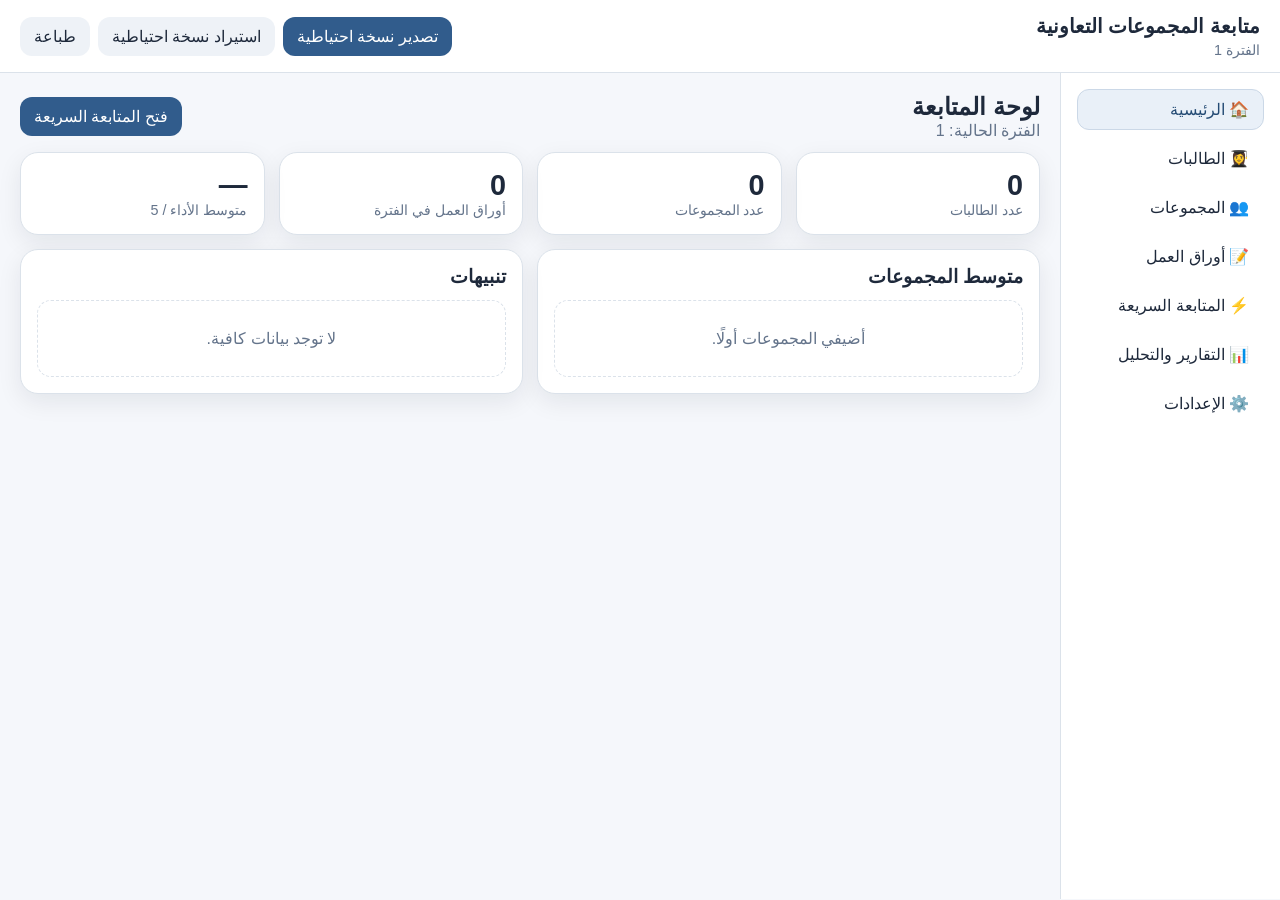
==== index.html @ a18d1418 "Update index.html" ====
<!doctype html>
<html lang="ar" dir="rtl">
<head>
  <meta charset="utf-8" />
  <meta name="viewport" content="width=device-width,initial-scale=1,viewport-fit=cover" />
  <meta name="theme-color" content="#f7f8fb" />
  <title>متابعة المجموعات التعاونية</title>
  <link rel="stylesheet" href="style.css" />
  <script src="section-switcher.js"defer></script>
</head>
<body>
  <header class="topbar no-print">
    <div>
      <h1>متابعة المجموعات التعاونية</h1>
      <p id="schoolLine">المرحلة الثانوية • متابعة 4 فترات</p>
    </div>
    <div class="toolbar">
      <button id="backupBtn">تصدير نسخة احتياطية</button>
      <label class="button secondary">استيراد نسخة احتياطية<input id="restoreInput" type="file" accept="application/json" hidden></label>
      <button id="printBtn" class="secondary">طباعة</button>
    </div>
  </header>

  <main class="app-shell">
    <aside class="sidebar no-print">
      <button class="nav active" data-view="dashboard">🏠 الرئيسية</button>
      <button class="nav" data-view="students">👩‍🎓 الطالبات</button>
      <button class="nav" data-view="groups">👥 المجموعات</button>
      <button class="nav" data-view="worksheets">📝 أوراق العمل</button>
      <button class="nav" data-view="quick">⚡ المتابعة السريعة</button>
      <button class="nav" data-view="reports">📊 التقارير والتحليل</button>
      <button class="nav" data-view="settings">⚙️ الإعدادات</button>
    </aside>

    <section class="content">
      <div id="view-dashboard" class="view active"></div>
      <div id="view-students" class="view"></div>
      <div id="view-groups" class="view"></div>
      <div id="view-worksheets" class="view"></div>
      <div id="view-quick" class="view"></div>
      <div id="view-reports" class="view"></div>
      <div id="view-settings" class="view"></div>
    </section>
  </main>

  <div id="modal" class="modal hidden no-print" aria-hidden="true">
    <div class="modal-card">
      <div class="modal-head">
        <h2 id="modalTitle"></h2>
        <button id="modalClose" class="icon-btn">✕</button>
      </div>
      <div id="modalBody"></div>
    </div>
  </div>

  <script src="app.js"></script>
</body>
</html>
---- style.css ----
:root{--bg:#f5f7fb;--card:#fff;--ink:#1e293b;--muted:#64748b;--line:#dbe2ea;--accent:#315c8c;--accent2:#e9f0f8;--good:#e7f6ec;--warn:#fff3d6;--bad:#fde8e8;--shadow:0 8px 24px rgba(15,23,42,.08)}
*{box-sizing:border-box}body{margin:0;font-family:-apple-system,BlinkMacSystemFont,"Segoe UI",Tahoma,Arial,sans-serif;background:var(--bg);color:var(--ink)}button,input,select,textarea{font:inherit}.topbar{position:sticky;top:0;z-index:10;display:flex;gap:20px;justify-content:space-between;align-items:center;padding:14px 20px;background:rgba(255,255,255,.96);border-bottom:1px solid var(--line);backdrop-filter:blur(10px)}h1{font-size:1.25rem;margin:0 0 4px}.topbar p{margin:0;color:var(--muted);font-size:.9rem}.toolbar{display:flex;gap:8px;flex-wrap:wrap}.button,button{border:0;border-radius:12px;padding:10px 14px;background:var(--accent);color:#fff;cursor:pointer}.secondary{background:#eef2f7;color:var(--ink)}.danger{background:#b42318}.success{background:#2f7d4b}.ghost{background:transparent;color:var(--accent);border:1px solid var(--line)}.small{padding:7px 10px;border-radius:9px;font-size:.88rem}.app-shell{display:grid;grid-template-columns:220px 1fr;min-height:calc(100vh - 74px)}.sidebar{padding:16px;border-left:1px solid var(--line);background:#fff}.nav{display:block;width:100%;margin-bottom:8px;text-align:right;background:transparent;color:var(--ink);border:1px solid transparent}.nav.active,.nav:hover{background:var(--accent2);border-color:#cbd8e7;color:#244b74}.content{padding:20px}.view{display:none}.view.active{display:block}.grid{display:grid;gap:14px}.cards-4{grid-template-columns:repeat(4,minmax(0,1fr))}.cards-3{grid-template-columns:repeat(3,minmax(0,1fr))}.cards-2{grid-template-columns:repeat(2,minmax(0,1fr))}.card{background:var(--card);border:1px solid var(--line);border-radius:18px;padding:16px;box-shadow:var(--shadow)}.stat .value{font-size:1.8rem;font-weight:750}.stat .label{color:var(--muted);font-size:.9rem}.section-head{display:flex;align-items:center;justify-content:space-between;gap:10px;margin-bottom:12px}.section-head h2,.section-head h3{margin:0}.muted{color:var(--muted)}.row{display:flex;gap:10px;align-items:center;flex-wrap:wrap}.stack{display:grid;gap:10px}.field{display:grid;gap:6px}.field label{font-size:.9rem;color:var(--muted)}input,select,textarea{width:100%;padding:10px 11px;border-radius:10px;border:1px solid var(--line);background:#fff;color:var(--ink)}textarea{min-height:95px;resize:vertical}.table-wrap{overflow:auto;border:1px solid var(--line);border-radius:14px;background:#fff}table{width:100%;border-collapse:collapse;min-width:780px}th,td{padding:10px;border-bottom:1px solid var(--line);text-align:right;vertical-align:middle}th{background:#f7f9fc;font-weight:650}.badge{display:inline-block;border-radius:999px;padding:4px 9px;background:#eef2f7;font-size:.82rem}.badge.good{background:var(--good)}.badge.warn{background:var(--warn)}.badge.bad{background:var(--bad)}.student-card{border:1px solid var(--line);border-radius:16px;padding:14px;background:#fff}.student-title{display:flex;align-items:center;justify-content:space-between;gap:10px}.student-title h3{margin:0;font-size:1rem}.quick-actions{display:grid;grid-template-columns:repeat(3,1fr);gap:8px;margin-top:10px}.quick-actions button{min-height:48px}.counter{font-size:.84rem;color:var(--muted);display:block;margin-top:4px}.group-chip{display:inline-flex;align-items:center;gap:6px;background:#eef2f7;padding:6px 10px;border-radius:999px;margin:3px}.period-tabs{display:flex;gap:8px;flex-wrap:wrap;margin:10px 0 16px}.period-tab{background:#eef2f7;color:var(--ink)}.period-tab.active{background:var(--accent);color:#fff}.progress{height:10px;background:#edf1f5;border-radius:999px;overflow:hidden}.progress span{display:block;height:100%;background:var(--accent)}.modal{position:fixed;inset:0;background:rgba(15,23,42,.4);display:grid;place-items:center;padding:16px;z-index:30}.modal.hidden{display:none}.modal-card{width:min(760px,100%);max-height:90vh;overflow:auto;background:#fff;border-radius:18px;padding:18px}.modal-head{display:flex;justify-content:space-between;align-items:center;border-bottom:1px solid var(--line);padding-bottom:10px;margin-bottom:12px}.icon-btn{background:transparent;color:var(--ink);padding:6px 9px}.empty{padding:28px;text-align:center;color:var(--muted);border:1px dashed var(--line);border-radius:14px;background:#fff}.notice{padding:10px 12px;border-radius:12px;background:#eef5ff;border:1px solid #d4e3f7}.report-sheet{background:#fff;padding:22px;border:1px solid var(--line);border-radius:14px}.report-sheet h2,.report-sheet h3{text-align:center}.print-only{display:none}
@media(max-width:900px){.app-shell{grid-template-columns:1fr}.sidebar{display:flex;overflow:auto;gap:6px;border-left:0;border-bottom:1px solid var(--line);padding:10px}.nav{min-width:max-content;margin:0}.cards-4,.cards-3,.cards-2{grid-template-columns:1fr 1fr}.content{padding:14px}.topbar{align-items:flex-start;flex-direction:column}.quick-actions{grid-template-columns:1fr}}
@media(max-width:560px){.cards-4,.cards-3,.cards-2{grid-template-columns:1fr}.toolbar{width:100%}.toolbar>*{flex:1}.student-title{align-items:flex-start;flex-direction:column}}
@media print{body{background:#fff}.no-print{display:none!important}.print-only{display:block}.content{padding:0}.app-shell{display:block}.view{display:none!important}.view.print-target{display:block!important}.card,.report-sheet{box-shadow:none;border:0}.table-wrap{overflow:visible;border:0}table{min-width:0;font-size:11px}th,td{padding:6px}@page{size:A4;margin:12mm}}
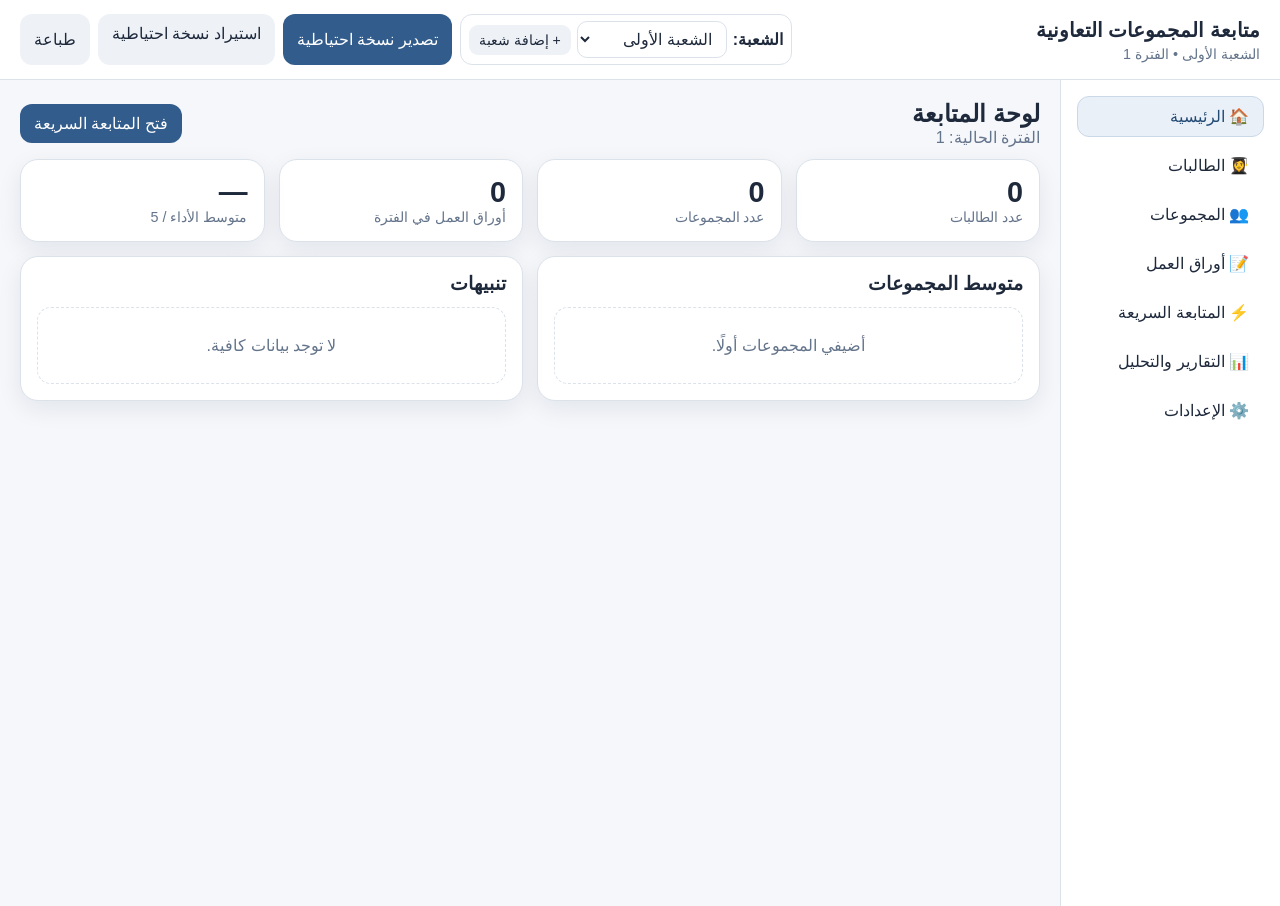
==== commit 0b237e1e: "Add files via upload" ====
--- a/index.html
+++ b/index.html
@@ -6,7 +6,6 @@
   <meta name="theme-color" content="#f7f8fb" />
   <title>متابعة المجموعات التعاونية</title>
   <link rel="stylesheet" href="style.css" />
-  <script src="section-switcher.js"defer></script>
 </head>
 <body>
   <header class="topbar no-print">
--- a/style.css
+++ b/style.css
@@ -3,3 +3,6 @@
 @media(max-width:900px){.app-shell{grid-template-columns:1fr}.sidebar{display:flex;overflow:auto;gap:6px;border-left:0;border-bottom:1px solid var(--line);padding:10px}.nav{min-width:max-content;margin:0}.cards-4,.cards-3,.cards-2{grid-template-columns:1fr 1fr}.content{padding:14px}.topbar{align-items:flex-start;flex-direction:column}.quick-actions{grid-template-columns:1fr}}
 @media(max-width:560px){.cards-4,.cards-3,.cards-2{grid-template-columns:1fr}.toolbar{width:100%}.toolbar>*{flex:1}.student-title{align-items:flex-start;flex-direction:column}}
 @media print{body{background:#fff}.no-print{display:none!important}.print-only{display:block}.content{padding:0}.app-shell{display:block}.view{display:none!important}.view.print-target{display:block!important}.card,.report-sheet{box-shadow:none;border:0}.table-wrap{overflow:visible;border:0}table{min-width:0;font-size:11px}th,td{padding:6px}@page{size:A4;margin:12mm}}
+
+.section-switcher{display:flex;align-items:center;gap:6px;flex-wrap:wrap;padding:6px 8px;border:1px solid var(--line);border-radius:12px;background:#fff}.section-switcher .section-label{font-weight:700;white-space:nowrap}.section-switcher select{width:auto;min-width:150px;padding:8px 10px}.section-switcher button{white-space:nowrap}
+@media(max-width:560px){.section-switcher{width:100%}.section-switcher select{flex:1;min-width:120px}}
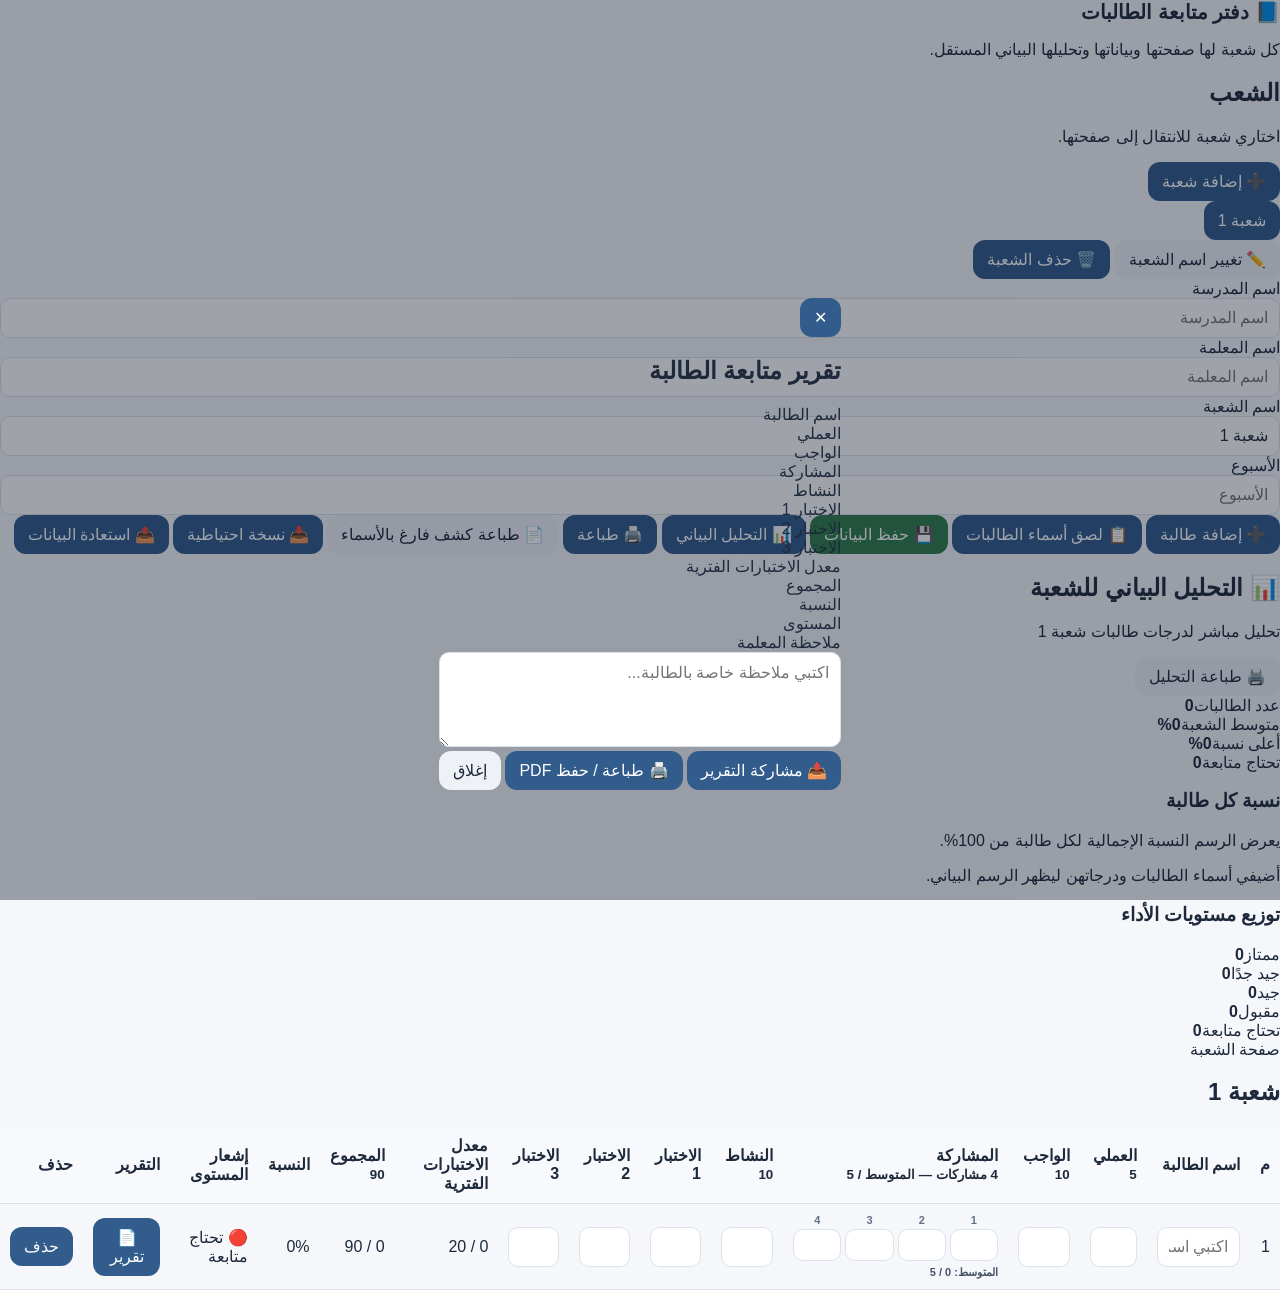
==== commit 74be1a86: "Add files via upload" ====
--- a/index.html
+++ b/index.html
@@ -1,57 +1,158 @@
-<!doctype html>
+<!DOCTYPE html>
 <html lang="ar" dir="rtl">
 <head>
-  <meta charset="utf-8" />
-  <meta name="viewport" content="width=device-width,initial-scale=1,viewport-fit=cover" />
-  <meta name="theme-color" content="#f7f8fb" />
-  <title>متابعة المجموعات التعاونية</title>
-  <link rel="stylesheet" href="style.css" />
+  <meta charset="UTF-8">
+  <meta name="viewport" content="width=device-width, initial-scale=1.0, viewport-fit=cover">
+  <meta name="theme-color" content="#ffffff">
+  <title>دفتر متابعة الطالبات</title>
+  <link rel="stylesheet" href="style.css">
 </head>
 <body>
-  <header class="topbar no-print">
-    <div>
-      <h1>متابعة المجموعات التعاونية</h1>
-      <p id="schoolLine">المرحلة الثانوية • متابعة 4 فترات</p>
+  <main class="container">
+    <header class="page-header">
+      <h1>📘 دفتر متابعة الطالبات</h1>
+      <p>كل شعبة لها صفحتها وبياناتها وتحليلها البياني المستقل.</p>
+    </header>
+
+    <section class="class-manager" aria-label="الشعب">
+      <div class="class-manager-heading">
+        <div>
+          <h2>الشعب</h2>
+          <p>اختاري شعبة للانتقال إلى صفحتها.</p>
+        </div>
+        <button id="addClass" class="class-add" type="button">➕ إضافة شعبة</button>
+      </div>
+      <div id="classTabs" class="class-tabs" role="tablist" aria-label="صفحات الشعب"></div>
+      <div class="class-actions">
+        <button id="renameClass" class="secondary" type="button">✏️ تغيير اسم الشعبة</button>
+        <button id="deleteClass" class="danger-outline" type="button">🗑️ حذف الشعبة</button>
+      </div>
+    </section>
+
+    <section class="school-info" aria-label="بيانات الدفتر">
+      <label><span>اسم المدرسة</span><input type="text" id="school" placeholder="اسم المدرسة" autocomplete="off"></label>
+      <label><span>اسم المعلمة</span><input type="text" id="teacher" placeholder="اسم المعلمة" autocomplete="off"></label>
+      <label><span>اسم الشعبة</span><input type="text" id="className" placeholder="مثال: 2/1" autocomplete="off"></label>
+      <label><span>الأسبوع</span><input type="text" id="week" placeholder="الأسبوع" autocomplete="off"></label>
+    </section>
+
+    <section class="buttons" aria-label="أدوات الدفتر">
+      <button id="addStudent" class="primary" type="button">➕ إضافة طالبة</button>
+      <button id="pasteNames" class="paste-names" type="button">📋 لصق أسماء الطالبات</button>
+      <button id="saveData" class="success" type="button">💾 حفظ البيانات</button>
+      <button id="toggleAnalysis" class="analysis-button" type="button">📊 التحليل البياني</button>
+      <button id="printPage" type="button">🖨️ طباعة</button>
+      <button id="printBlankRoster" class="secondary" type="button">📄 طباعة كشف فارغ بالأسماء</button>
+      <button id="backupData" class="backup" type="button">📥 نسخة احتياطية</button>
+      <button id="restoreData" class="restore" type="button">📤 استعادة البيانات</button>
+      <input id="restoreFile" type="file" accept="application/json,.json" hidden>
+    </section>
+
+    <section id="pastePanel" class="paste-panel" hidden>
+      <h3>لصق أسماء الطالبات في الشعبة الحالية</h3>
+      <p>انسخي عمود الأسماء من Word أو Excel والصقيه هنا. كل اسم في سطر مستقل.</p>
+      <textarea id="namesText" placeholder="مثال:&#10;سارة محمد&#10;فاطمة علي&#10;نورة أحمد"></textarea>
+      <div class="paste-actions">
+        <button id="importNames" class="success" type="button">إضافة الأسماء</button>
+        <button id="cancelPaste" class="secondary" type="button">إلغاء</button>
+      </div>
+    </section>
+
+    <p id="saveStatus" class="save-status" aria-live="polite"></p>
+
+    <section id="analysisPanel" class="analysis-panel" aria-label="التحليل البياني للشعبة">
+      <div class="analysis-heading">
+        <div>
+          <h2>📊 التحليل البياني للشعبة</h2>
+          <p id="analysisSubtitle"></p>
+        </div>
+        <button id="printAnalysis" class="secondary" type="button">🖨️ طباعة التحليل</button>
+      </div>
+      <div class="stats-grid">
+        <article><span>عدد الطالبات</span><strong id="statCount">0</strong></article>
+        <article><span>متوسط الشعبة</span><strong id="statAverage">0%</strong></article>
+        <article><span>أعلى نسبة</span><strong id="statHighest">0%</strong></article>
+        <article><span>تحتاج متابعة</span><strong id="statFollow">0</strong></article>
+      </div>
+      <div class="chart-card">
+        <h3>نسبة كل طالبة</h3>
+        <p class="chart-note">يعرض الرسم النسبة الإجمالية لكل طالبة من 100%.</p>
+        <div class="chart-scroll"><canvas id="studentChart" aria-label="رسم بياني لنسب الطالبات"></canvas></div>
+        <p id="chartEmpty" class="chart-empty" hidden>أضيفي أسماء الطالبات ودرجاتهن ليظهر الرسم البياني.</p>
+      </div>
+      <div class="distribution-card">
+        <h3>توزيع مستويات الأداء</h3>
+        <div id="levelDistribution" class="level-distribution"></div>
+      </div>
+    </section>
+
+    <section class="class-page-title" aria-live="polite">
+      <span>صفحة الشعبة</span>
+      <h2 id="activeClassTitle">الشعبة</h2>
+    </section>
+
+    <div class="table-wrapper">
+      <table>
+        <thead>
+          <tr>
+            <th>م</th>
+            <th>اسم الطالبة</th>
+            <th>العملي<br><small>5</small></th>
+            <th>الواجب<br><small>10</small></th>
+            <th>المشاركة<br><small>4 مشاركات — المتوسط / 5</small></th>
+            <th>النشاط<br><small>10</small></th>
+            <th>الاختبار 1</th>
+            <th>الاختبار 2</th>
+            <th>الاختبار 3</th>
+            <th>معدل الاختبارات الفترية</th>
+            <th>المجموع<br><small>90</small></th>
+            <th>النسبة</th>
+            <th>إشعار المستوى</th>
+            <th>التقرير</th>
+            <th>حذف</th>
+          </tr>
+        </thead>
+        <tbody id="studentTable"></tbody>
+      </table>
     </div>
-    <div class="toolbar">
-      <button id="backupBtn">تصدير نسخة احتياطية</button>
-      <label class="button secondary">استيراد نسخة احتياطية<input id="restoreInput" type="file" accept="application/json" hidden></label>
-      <button id="printBtn" class="secondary">طباعة</button>
-    </div>
-  </header>
-
-  <main class="app-shell">
-    <aside class="sidebar no-print">
-      <button class="nav active" data-view="dashboard">🏠 الرئيسية</button>
-      <button class="nav" data-view="students">👩‍🎓 الطالبات</button>
-      <button class="nav" data-view="groups">👥 المجموعات</button>
-      <button class="nav" data-view="worksheets">📝 أوراق العمل</button>
-      <button class="nav" data-view="quick">⚡ المتابعة السريعة</button>
-      <button class="nav" data-view="reports">📊 التقارير والتحليل</button>
-      <button class="nav" data-view="settings">⚙️ الإعدادات</button>
-    </aside>
-
-    <section class="content">
-      <div id="view-dashboard" class="view active"></div>
-      <div id="view-students" class="view"></div>
-      <div id="view-groups" class="view"></div>
-      <div id="view-worksheets" class="view"></div>
-      <div id="view-quick" class="view"></div>
-      <div id="view-reports" class="view"></div>
-      <div id="view-settings" class="view"></div>
-    </section>
   </main>
 
-  <div id="modal" class="modal hidden no-print" aria-hidden="true">
-    <div class="modal-card">
-      <div class="modal-head">
-        <h2 id="modalTitle"></h2>
-        <button id="modalClose" class="icon-btn">✕</button>
+  <div id="reportModal" class="modal" aria-hidden="true">
+    <div class="modal-backdrop" data-close-report></div>
+    <section class="report-card" role="dialog" aria-modal="true" aria-labelledby="reportTitle">
+      <button id="closeReport" class="close-report" type="button" aria-label="إغلاق">✕</button>
+      <div id="reportContent" class="report-content">
+        <div class="report-heading">
+          <h2 id="reportTitle">تقرير متابعة الطالبة</h2>
+          <p id="reportMeta"></p>
+        </div>
+        <div class="report-student"><span>اسم الطالبة</span><strong id="reportName"></strong></div>
+        <div class="report-grid">
+          <div><span>العملي</span><strong id="reportPractical"></strong></div>
+          <div><span>الواجب</span><strong id="reportHomework"></strong></div>
+          <div><span>المشاركة</span><strong id="reportParticipation"></strong></div>
+          <div><span>النشاط</span><strong id="reportActivity"></strong></div>
+          <div><span>الاختبار 1</span><strong id="reportTest1"></strong></div>
+          <div><span>الاختبار 2</span><strong id="reportTest2"></strong></div>
+          <div><span>الاختبار 3</span><strong id="reportTest3"></strong></div>
+          <div><span>معدل الاختبارات الفترية</span><strong id="reportTestAverage"></strong></div>
+          <div><span>المجموع</span><strong id="reportTotal"></strong></div>
+        </div>
+        <div class="report-result">
+          <div><span>النسبة</span><strong id="reportPercentage"></strong></div>
+          <div><span>المستوى</span><strong id="reportLevel"></strong></div>
+        </div>
+        <label class="note-box"><span>ملاحظة المعلمة</span><textarea id="reportNote" rows="4" placeholder="اكتبي ملاحظة خاصة بالطالبة..."></textarea></label>
       </div>
-      <div id="modalBody"></div>
-    </div>
+      <div class="report-actions">
+        <button id="shareReport" class="primary" type="button">📤 مشاركة التقرير</button>
+        <button id="printReport" type="button">🖨️ طباعة / حفظ PDF</button>
+        <button id="closeReportBottom" class="secondary" type="button">إغلاق</button>
+      </div>
+    </section>
   </div>
 
-  <script src="app.js"></script>
+  <script src="script.js"></script>
+  <script src="participation4.js"></script>
 </body>
 </html>
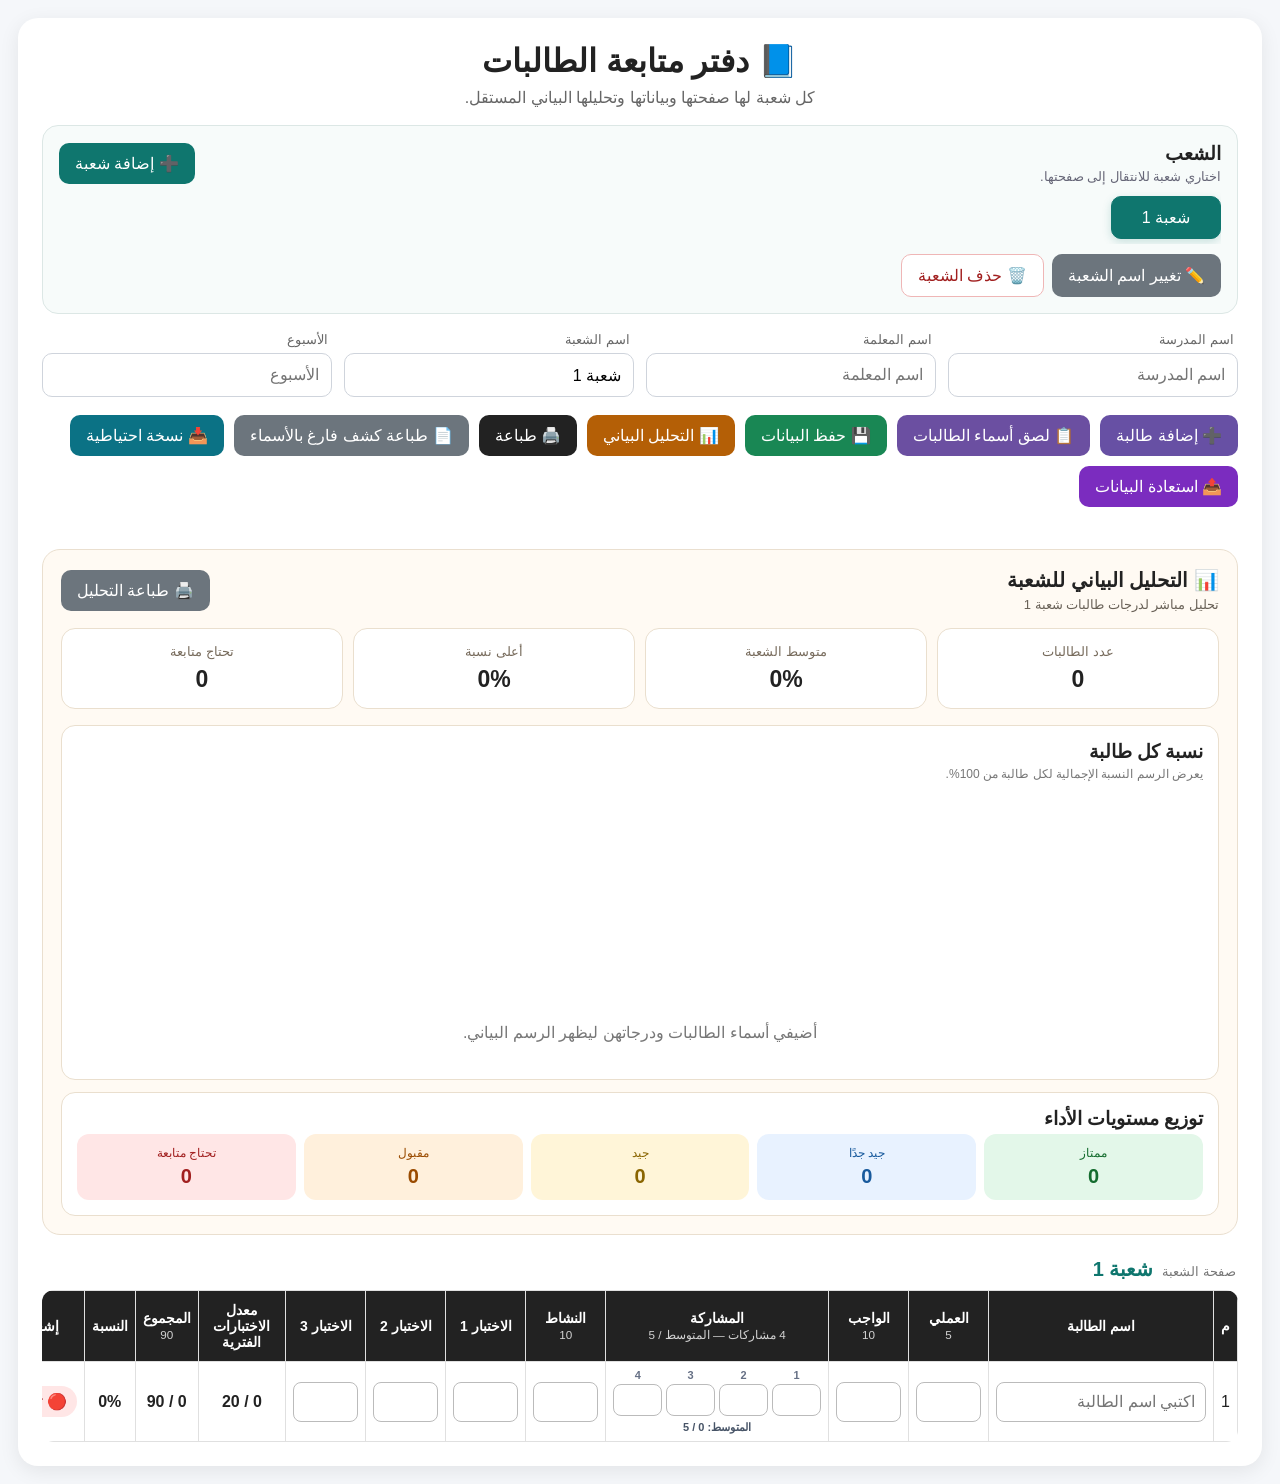
==== commit be5ae143: "Verify GitHub write access before gradebook upgrade" ====
--- a/index.html
+++ b/index.html
@@ -6,6 +6,7 @@
   <meta name="theme-color" content="#ffffff">
   <title>دفتر متابعة الطالبات</title>
   <link rel="stylesheet" href="style.css">
+  <!-- GitHub edit permission verified for gradebook upgrade -->
 </head>
 <body>
   <main class="container">
--- a/style.css
+++ b/style.css
@@ -1,8 +1,133 @@
-:root{--bg:#f5f7fb;--card:#fff;--ink:#1e293b;--muted:#64748b;--line:#dbe2ea;--accent:#315c8c;--accent2:#e9f0f8;--good:#e7f6ec;--warn:#fff3d6;--bad:#fde8e8;--shadow:0 8px 24px rgba(15,23,42,.08)}
-*{box-sizing:border-box}body{margin:0;font-family:-apple-system,BlinkMacSystemFont,"Segoe UI",Tahoma,Arial,sans-serif;background:var(--bg);color:var(--ink)}button,input,select,textarea{font:inherit}.topbar{position:sticky;top:0;z-index:10;display:flex;gap:20px;justify-content:space-between;align-items:center;padding:14px 20px;background:rgba(255,255,255,.96);border-bottom:1px solid var(--line);backdrop-filter:blur(10px)}h1{font-size:1.25rem;margin:0 0 4px}.topbar p{margin:0;color:var(--muted);font-size:.9rem}.toolbar{display:flex;gap:8px;flex-wrap:wrap}.button,button{border:0;border-radius:12px;padding:10px 14px;background:var(--accent);color:#fff;cursor:pointer}.secondary{background:#eef2f7;color:var(--ink)}.danger{background:#b42318}.success{background:#2f7d4b}.ghost{background:transparent;color:var(--accent);border:1px solid var(--line)}.small{padding:7px 10px;border-radius:9px;font-size:.88rem}.app-shell{display:grid;grid-template-columns:220px 1fr;min-height:calc(100vh - 74px)}.sidebar{padding:16px;border-left:1px solid var(--line);background:#fff}.nav{display:block;width:100%;margin-bottom:8px;text-align:right;background:transparent;color:var(--ink);border:1px solid transparent}.nav.active,.nav:hover{background:var(--accent2);border-color:#cbd8e7;color:#244b74}.content{padding:20px}.view{display:none}.view.active{display:block}.grid{display:grid;gap:14px}.cards-4{grid-template-columns:repeat(4,minmax(0,1fr))}.cards-3{grid-template-columns:repeat(3,minmax(0,1fr))}.cards-2{grid-template-columns:repeat(2,minmax(0,1fr))}.card{background:var(--card);border:1px solid var(--line);border-radius:18px;padding:16px;box-shadow:var(--shadow)}.stat .value{font-size:1.8rem;font-weight:750}.stat .label{color:var(--muted);font-size:.9rem}.section-head{display:flex;align-items:center;justify-content:space-between;gap:10px;margin-bottom:12px}.section-head h2,.section-head h3{margin:0}.muted{color:var(--muted)}.row{display:flex;gap:10px;align-items:center;flex-wrap:wrap}.stack{display:grid;gap:10px}.field{display:grid;gap:6px}.field label{font-size:.9rem;color:var(--muted)}input,select,textarea{width:100%;padding:10px 11px;border-radius:10px;border:1px solid var(--line);background:#fff;color:var(--ink)}textarea{min-height:95px;resize:vertical}.table-wrap{overflow:auto;border:1px solid var(--line);border-radius:14px;background:#fff}table{width:100%;border-collapse:collapse;min-width:780px}th,td{padding:10px;border-bottom:1px solid var(--line);text-align:right;vertical-align:middle}th{background:#f7f9fc;font-weight:650}.badge{display:inline-block;border-radius:999px;padding:4px 9px;background:#eef2f7;font-size:.82rem}.badge.good{background:var(--good)}.badge.warn{background:var(--warn)}.badge.bad{background:var(--bad)}.student-card{border:1px solid var(--line);border-radius:16px;padding:14px;background:#fff}.student-title{display:flex;align-items:center;justify-content:space-between;gap:10px}.student-title h3{margin:0;font-size:1rem}.quick-actions{display:grid;grid-template-columns:repeat(3,1fr);gap:8px;margin-top:10px}.quick-actions button{min-height:48px}.counter{font-size:.84rem;color:var(--muted);display:block;margin-top:4px}.group-chip{display:inline-flex;align-items:center;gap:6px;background:#eef2f7;padding:6px 10px;border-radius:999px;margin:3px}.period-tabs{display:flex;gap:8px;flex-wrap:wrap;margin:10px 0 16px}.period-tab{background:#eef2f7;color:var(--ink)}.period-tab.active{background:var(--accent);color:#fff}.progress{height:10px;background:#edf1f5;border-radius:999px;overflow:hidden}.progress span{display:block;height:100%;background:var(--accent)}.modal{position:fixed;inset:0;background:rgba(15,23,42,.4);display:grid;place-items:center;padding:16px;z-index:30}.modal.hidden{display:none}.modal-card{width:min(760px,100%);max-height:90vh;overflow:auto;background:#fff;border-radius:18px;padding:18px}.modal-head{display:flex;justify-content:space-between;align-items:center;border-bottom:1px solid var(--line);padding-bottom:10px;margin-bottom:12px}.icon-btn{background:transparent;color:var(--ink);padding:6px 9px}.empty{padding:28px;text-align:center;color:var(--muted);border:1px dashed var(--line);border-radius:14px;background:#fff}.notice{padding:10px 12px;border-radius:12px;background:#eef5ff;border:1px solid #d4e3f7}.report-sheet{background:#fff;padding:22px;border:1px solid var(--line);border-radius:14px}.report-sheet h2,.report-sheet h3{text-align:center}.print-only{display:none}
-@media(max-width:900px){.app-shell{grid-template-columns:1fr}.sidebar{display:flex;overflow:auto;gap:6px;border-left:0;border-bottom:1px solid var(--line);padding:10px}.nav{min-width:max-content;margin:0}.cards-4,.cards-3,.cards-2{grid-template-columns:1fr 1fr}.content{padding:14px}.topbar{align-items:flex-start;flex-direction:column}.quick-actions{grid-template-columns:1fr}}
-@media(max-width:560px){.cards-4,.cards-3,.cards-2{grid-template-columns:1fr}.toolbar{width:100%}.toolbar>*{flex:1}.student-title{align-items:flex-start;flex-direction:column}}
-@media print{body{background:#fff}.no-print{display:none!important}.print-only{display:block}.content{padding:0}.app-shell{display:block}.view{display:none!important}.view.print-target{display:block!important}.card,.report-sheet{box-shadow:none;border:0}.table-wrap{overflow:visible;border:0}table{min-width:0;font-size:11px}th,td{padding:6px}@page{size:A4;margin:12mm}}
+* { box-sizing: border-box; }
+:root { font-family: Tahoma, Arial, sans-serif; color: #222; background: #f5f7fa; }
+body { margin: 0; padding: 18px; background: #f5f7fa; direction: rtl; }
+button, input, textarea { font: inherit; }
+button { cursor: pointer; border: 0; border-radius: 10px; padding: 11px 16px; background: #222; color: #fff; }
+button.primary { background: #6750a4; }
+button.success { background: #198754; }
+button.secondary { background: #6c757d; }
+button.backup { background: #0b7285; }
+button.restore { background: #7b2cbf; }
+button.paste-names { background: #6b4fa1; }
+button.analysis-button { background: #b45f06; }
+button.class-add { background: #0f766e; }
+button.danger-outline { color: #a11f1f; background: #fff; border: 1px solid #efb6b6; }
+button:active { transform: scale(.98); }
+.container { max-width: 1600px; margin: auto; background: #fff; padding: 24px; border-radius: 20px; box-shadow: 0 5px 20px rgba(0,0,0,.08); }
+.page-header { text-align: center; margin-bottom: 18px; }
+.page-header h1 { margin: 0 0 8px; font-size: clamp(24px, 4vw, 32px); }
+.page-header p { margin: 0; color: #666; }
 
-.section-switcher{display:flex;align-items:center;gap:6px;flex-wrap:wrap;padding:6px 8px;border:1px solid var(--line);border-radius:12px;background:#fff}.section-switcher .section-label{font-weight:700;white-space:nowrap}.section-switcher select{width:auto;min-width:150px;padding:8px 10px}.section-switcher button{white-space:nowrap}
-@media(max-width:560px){.section-switcher{width:100%}.section-switcher select{flex:1;min-width:120px}}
+.class-manager { margin: 0 0 18px; padding: 16px; border: 1px solid #dce7e5; border-radius: 16px; background: #f7fbfa; }
+.class-manager-heading { display: flex; align-items: center; justify-content: space-between; gap: 12px; }
+.class-manager h2 { margin: 0 0 4px; font-size: 19px; }
+.class-manager p { margin: 0; color: #667; font-size: 13px; }
+.class-tabs { display: flex; gap: 8px; overflow-x: auto; padding: 12px 0 5px; -webkit-overflow-scrolling: touch; }
+.class-tab { flex: 0 0 auto; border: 1px solid #b8d2ce; background: #fff; color: #285e57; min-width: 110px; }
+.class-tab.active { background: #0f766e; color: #fff; border-color: #0f766e; box-shadow: 0 3px 10px rgba(15,118,110,.2); }
+.class-actions { display: flex; gap: 8px; flex-wrap: wrap; margin-top: 10px; }
+
+.school-info { display: grid; grid-template-columns: repeat(4, minmax(160px, 1fr)); gap: 12px; margin-bottom: 18px; }
+.school-info label span { display: block; margin: 0 4px 6px; font-size: 13px; color: #666; }
+.school-info input { width: 100%; padding: 12px; border: 1px solid #cfd4dc; border-radius: 10px; background: #fff; text-align: right; font-size: 16px; }
+.school-info input:focus, .name-input:focus, .grade-input:focus, textarea:focus { outline: 2px solid #6750a4; outline-offset: 1px; }
+.buttons { display: flex; gap: 10px; flex-wrap: wrap; margin-bottom: 10px; }
+.save-status { min-height: 20px; margin: 5px 0 12px; color: #198754; font-size: 14px; }
+
+.analysis-panel { margin: 10px 0 22px; padding: 18px; border: 1px solid #eadfcf; border-radius: 18px; background: #fffaf3; }
+.analysis-panel.collapsed .stats-grid,
+.analysis-panel.collapsed .chart-card,
+.analysis-panel.collapsed .distribution-card,
+.analysis-panel.collapsed #printAnalysis { display: none; }
+.analysis-heading { display: flex; justify-content: space-between; align-items: center; gap: 12px; }
+.analysis-heading h2 { margin: 0 0 5px; font-size: 20px; }
+.analysis-heading p { margin: 0; color: #6a6258; font-size: 13px; }
+.stats-grid { display: grid; grid-template-columns: repeat(4, 1fr); gap: 10px; margin: 16px 0; }
+.stats-grid article { background: #fff; border: 1px solid #eadfce; border-radius: 14px; padding: 15px; text-align: center; }
+.stats-grid span { display: block; color: #776b5c; font-size: 13px; margin-bottom: 7px; }
+.stats-grid strong { font-size: 23px; }
+.chart-card, .distribution-card { background: #fff; border: 1px solid #eadfce; border-radius: 14px; padding: 15px; margin-top: 12px; }
+.chart-card h3, .distribution-card h3 { margin: 0 0 4px; }
+.chart-note { margin: 0 0 10px; color: #777; font-size: 12px; }
+.chart-scroll { width: 100%; overflow-x: auto; -webkit-overflow-scrolling: touch; }
+#studentChart { display: block; width: 100%; min-width: 680px; height: auto; }
+.chart-empty { color: #777; text-align: center; padding: 22px 10px; margin: 0; }
+.level-distribution { display: grid; grid-template-columns: repeat(5, minmax(110px, 1fr)); gap: 8px; }
+.distribution-item { border-radius: 12px; padding: 12px; text-align: center; }
+.distribution-item span { display: block; font-size: 12px; margin-bottom: 5px; }
+.distribution-item strong { font-size: 20px; }
+
+.class-page-title { display: flex; align-items: baseline; gap: 9px; margin: 10px 2px 9px; }
+.class-page-title span { color: #777; font-size: 13px; }
+.class-page-title h2 { margin: 0; font-size: 20px; color: #0f766e; }
+.table-wrapper { width: 100%; overflow-x: auto; border-radius: 12px; -webkit-overflow-scrolling: touch; }
+table { width: 100%; min-width: 1460px; border-collapse: collapse; }
+th, td { border: 1px solid #e0e0e0; padding: 7px; text-align: center; }
+th { background: #222; color: #fff; padding: 11px 7px; font-size: 14px; }
+th small { opacity: .8; font-weight: normal; }
+tbody tr:nth-child(even) { background: #fafafa; }
+.name-input { width: 210px; padding: 10px; border: 1px solid #bbb; border-radius: 8px; font-size: 16px; text-align: right; background: #fff; }
+.grade-input { width: 65px; padding: 10px 4px; border: 1px solid #bbb; border-radius: 8px; font-size: 16px; text-align: center; background: #fff; }
+.total-cell, .percent-cell, .average-cell { font-weight: 700; }
+.level-badge { display: inline-flex; align-items: center; gap: 6px; padding: 6px 10px; border-radius: 999px; font-weight: 700; white-space: nowrap; }
+.level-excellent { background: #e3f7e9; color: #146c2e; }
+.level-verygood { background: #e8f2ff; color: #185a9d; }
+.level-good { background: #fff5d8; color: #8a6500; }
+.level-acceptable { background: #fff0dc; color: #9a4b00; }
+.level-follow { background: #ffe6e6; color: #a11f1f; }
+.report-button { background: #6750a4; }
+.delete-button { background: #c93434; }
+.paste-panel { background: #f8f7ff; border: 1px solid #ded8f2; border-radius: 16px; padding: 16px; margin: 12px 0 18px; }
+.paste-panel[hidden] { display: none; }
+.paste-panel h3 { margin: 0 0 6px; }
+.paste-panel p { margin: 0 0 10px; color: #666; font-size: 14px; }
+.paste-panel textarea { width: 100%; min-height: 150px; resize: vertical; border: 1px solid #bbb; border-radius: 10px; padding: 12px; direction: rtl; text-align: right; background: #fff; }
+.paste-actions { display: flex; gap: 8px; flex-wrap: wrap; margin-top: 10px; }
+
+.modal { position: fixed; inset: 0; display: none !important; z-index: 9999; }
+.modal.open { display: block !important; }
+.modal-backdrop { position: absolute; inset: 0; background: rgba(0,0,0,.48); }
+.report-card { position: relative; z-index: 1; width: min(760px, calc(100% - 24px)); max-height: calc(100vh - 30px); overflow-y: auto; margin: 15px auto; padding: 22px; background: #fff; border-radius: 20px; box-shadow: 0 20px 60px rgba(0,0,0,.25); }
+.close-report { position: sticky; top: 0; float: left; z-index: 2; width: 40px; height: 40px; padding: 0; border-radius: 50%; background: #333; }
+.report-heading { text-align: center; padding: 4px 48px 14px; border-bottom: 1px solid #eee; }
+.report-heading h2 { margin: 0 0 8px; }
+.report-heading p { margin: 0; color: #666; font-size: 14px; }
+.report-student { display: flex; justify-content: space-between; gap: 12px; align-items: center; margin: 18px 0; padding: 14px; background: #f7f6fb; border-radius: 12px; }
+.report-student span { color: #666; }
+.report-student strong { font-size: 20px; }
+.report-grid { display: grid; grid-template-columns: repeat(4, 1fr); gap: 10px; }
+.report-grid > div, .report-result > div { padding: 14px; border: 1px solid #e3e3e3; border-radius: 12px; text-align: center; }
+.report-grid span, .report-result span { display: block; margin-bottom: 7px; color: #666; }
+.report-grid strong, .report-result strong { font-size: 18px; }
+.report-result { display: grid; grid-template-columns: 1fr 1fr; gap: 10px; margin-top: 12px; }
+.note-box { display: block; margin-top: 16px; }
+.note-box > span { display: block; font-weight: 700; margin-bottom: 7px; }
+.note-box textarea { width: 100%; resize: vertical; min-height: 100px; padding: 12px; border: 1px solid #ccc; border-radius: 10px; line-height: 1.8; text-align: right; }
+.report-actions { display: flex; gap: 10px; flex-wrap: wrap; margin-top: 18px; }
+.report-actions button { flex: 1 1 170px; }
+
+@media (max-width: 850px) {
+  body { padding: 8px; }
+  .container { padding: 14px; }
+  .school-info { grid-template-columns: 1fr 1fr; }
+  .report-grid { grid-template-columns: 1fr 1fr; }
+  .stats-grid { grid-template-columns: 1fr 1fr; }
+  .level-distribution { grid-template-columns: repeat(2, 1fr); }
+  .class-manager-heading, .analysis-heading { align-items: stretch; flex-direction: column; }
+}
+@media (max-width: 520px) {
+  .school-info { grid-template-columns: 1fr; }
+  .report-grid, .report-result, .stats-grid { grid-template-columns: 1fr; }
+  .level-distribution { grid-template-columns: 1fr; }
+}
+@media print {
+  body { background: #fff; padding: 0; }
+  .container { box-shadow: none; max-width: none; }
+  .buttons, .delete-button, .report-button, .save-status, .paste-panel, .class-actions, #addClass, #printAnalysis { display: none !important; }
+  .modal { display: none !important; }
+  .analysis-panel.collapsed .stats-grid,
+  .analysis-panel.collapsed .chart-card,
+  .analysis-panel.collapsed .distribution-card { display: grid; }
+  .class-tabs { overflow: visible; }
+  .class-tab:not(.active) { display: none; }
+}
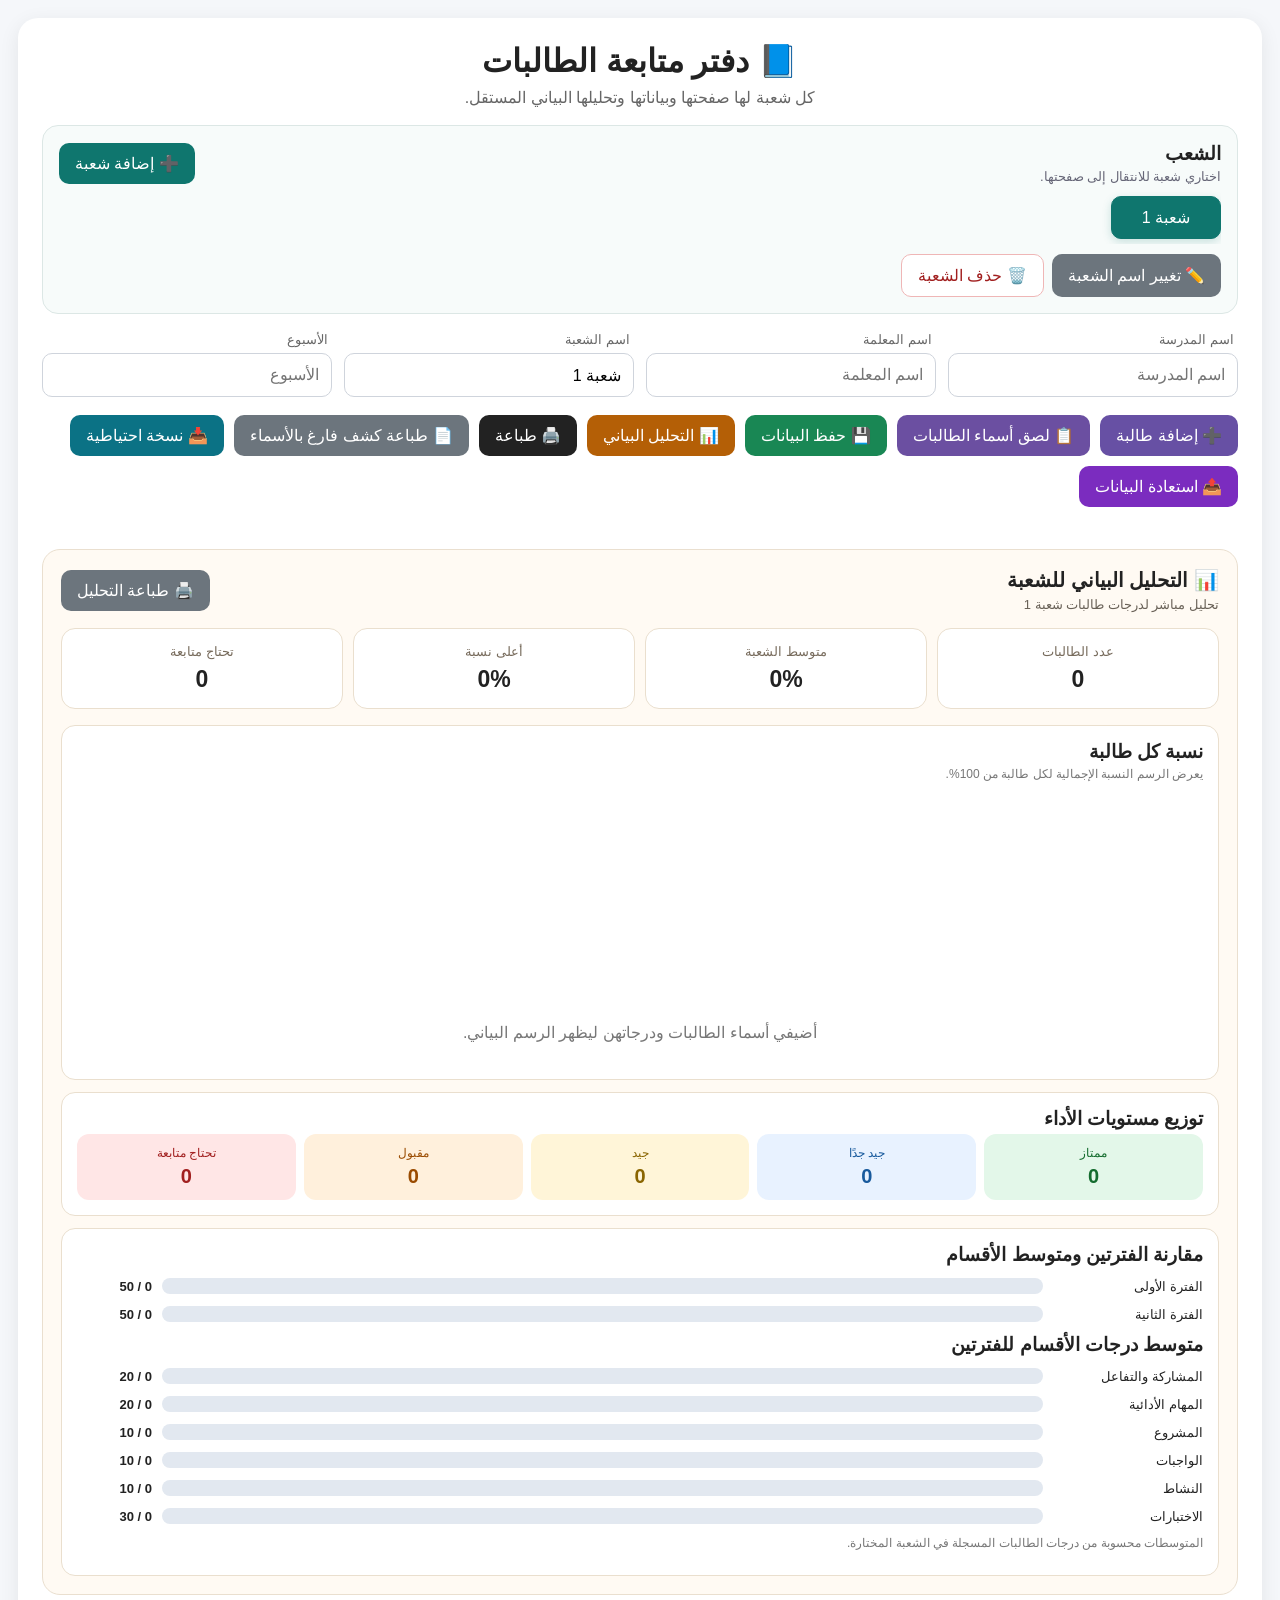
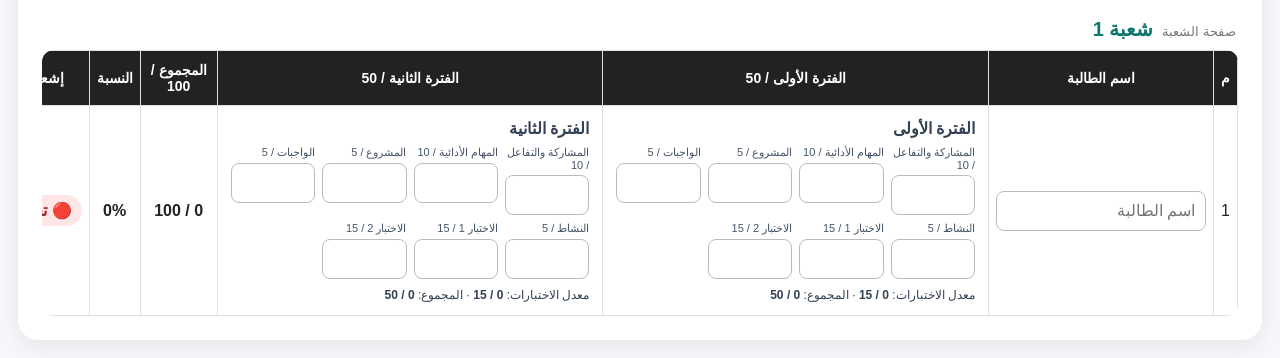
==== commit 874dede8: "Activate updated gradebook and period headings" ====
--- a/index.html
+++ b/index.html
@@ -98,19 +98,7 @@
           <tr>
             <th>م</th>
             <th>اسم الطالبة</th>
-            <th>العملي<br><small>5</small></th>
-            <th>الواجب<br><small>10</small></th>
-            <th>المشاركة<br><small>4 مشاركات — المتوسط / 5</small></th>
-            <th>النشاط<br><small>10</small></th>
-            <th>الاختبار 1</th>
-            <th>الاختبار 2</th>
-            <th>الاختبار 3</th>
-            <th>معدل الاختبارات الفترية</th>
-            <th>المجموع<br><small>90</small></th>
-            <th>النسبة</th>
-            <th>إشعار المستوى</th>
-            <th>التقرير</th>
-            <th>حذف</th>
+            <th>الفترة الأولى / 50</th><th>الفترة الثانية / 50</th><th>المجموع / 100</th><th>النسبة</th><th>إشعار المستوى</th><th>التقرير</th><th>حذف</th>
           </tr>
         </thead>
         <tbody id="studentTable"></tbody>
@@ -154,6 +142,6 @@
   </div>
 
   <script src="script.js"></script>
-  <script src="participation4.js"></script>
+  <script src="grade-periods.js"></script>
 </body>
 </html>
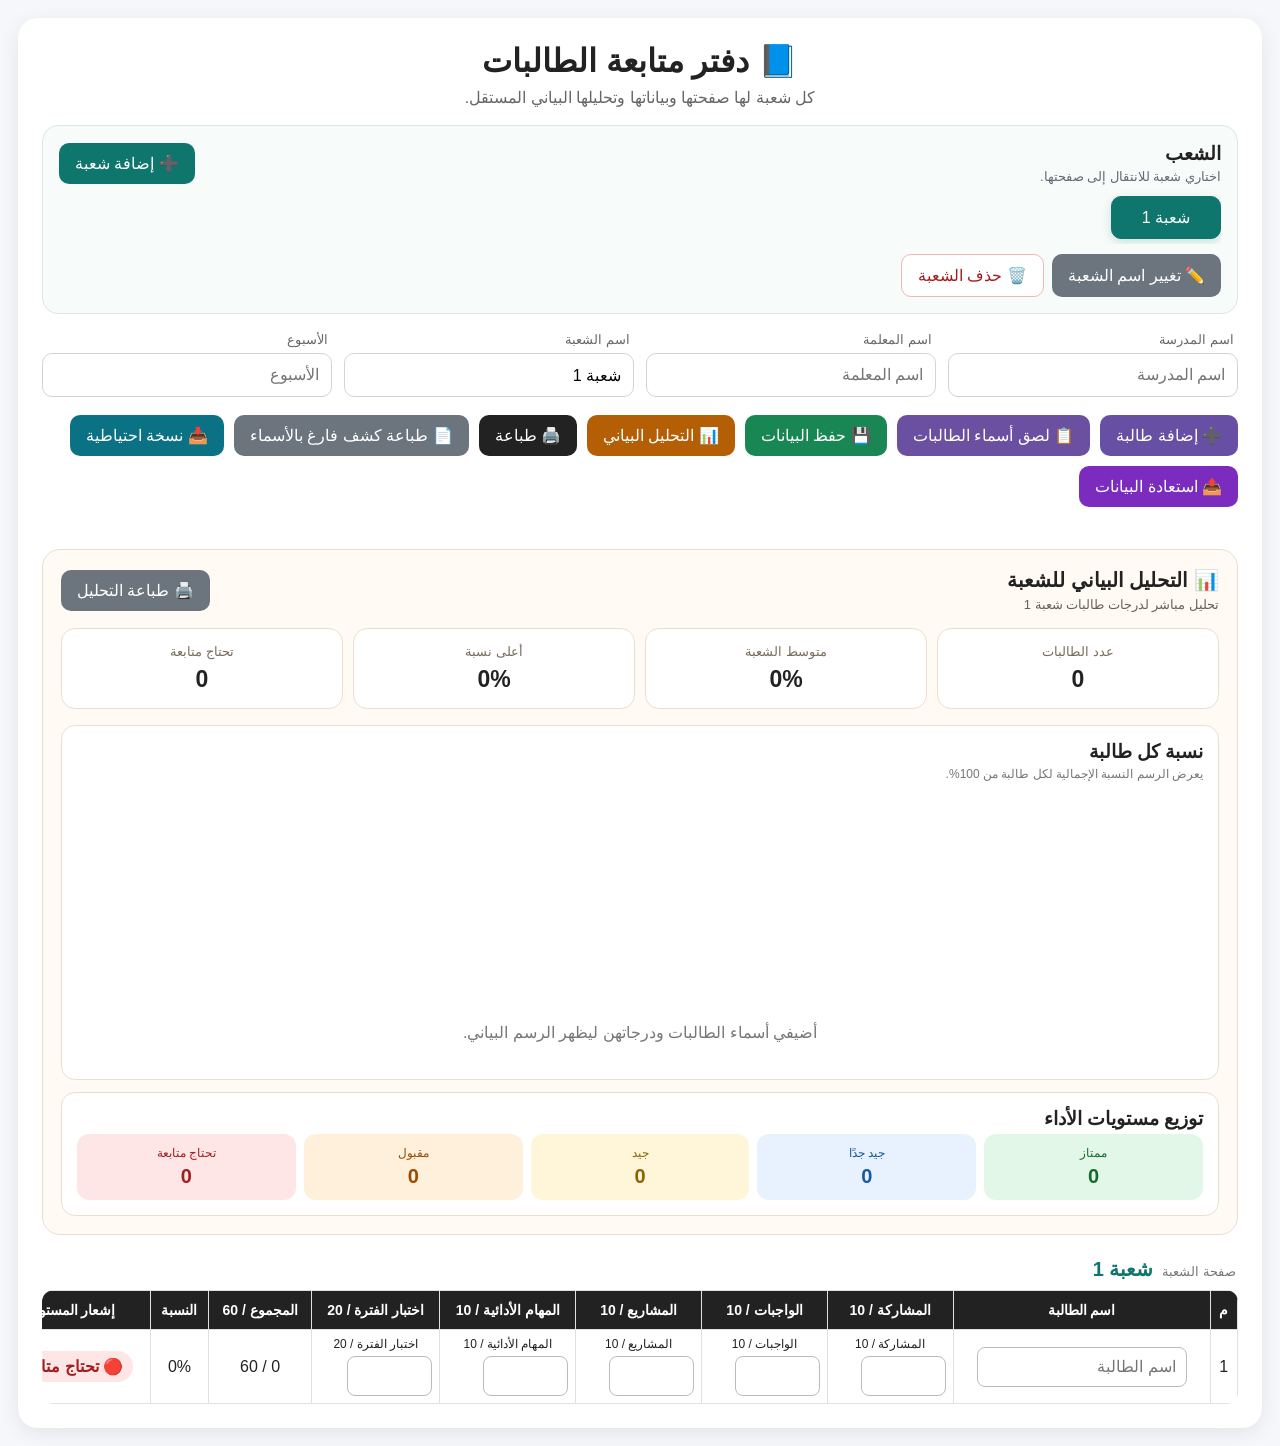
==== commit 3d9aed0a: "Update Group Tracker offlin" ====
--- a/index.html
+++ b/index.html
@@ -6,7 +6,9 @@
   <meta name="theme-color" content="#ffffff">
   <title>دفتر متابعة الطالبات</title>
   <link rel="stylesheet" href="style.css">
-  <!-- GitHub edit permission verified for gradebook upgrade -->
+  <link rel="manifest" href="manifest.webmanifest">
+  <meta name="apple-mobile-web-app-capable" content="yes">
+  <meta name="apple-mobile-web-app-title" content="دفتر المتابعة">
 </head>
 <body>
   <main class="container">
@@ -98,7 +100,7 @@
           <tr>
             <th>م</th>
             <th>اسم الطالبة</th>
-            <th>الفترة الأولى / 50</th><th>الفترة الثانية / 50</th><th>المجموع / 100</th><th>النسبة</th><th>إشعار المستوى</th><th>التقرير</th><th>حذف</th>
+            <th>المشاركة / 10</th><th>الواجبات / 10</th><th>المشاريع / 10</th><th>المهام الأدائية / 10</th><th>اختبار الفترة / 20</th><th>المجموع / 60</th><th>النسبة</th><th>إشعار المستوى</th><th>التقرير</th><th>حذف</th>
           </tr>
         </thead>
         <tbody id="studentTable"></tbody>
@@ -143,5 +145,6 @@
 
   <script src="script.js"></script>
   <script src="grade-periods.js"></script>
+  <script>if ("serviceWorker" in navigator && location.protocol !== "file:") { window.addEventListener("load", () => navigator.serviceWorker.register("./sw.js").catch(console.warn)); }</script>
 </body>
 </html>
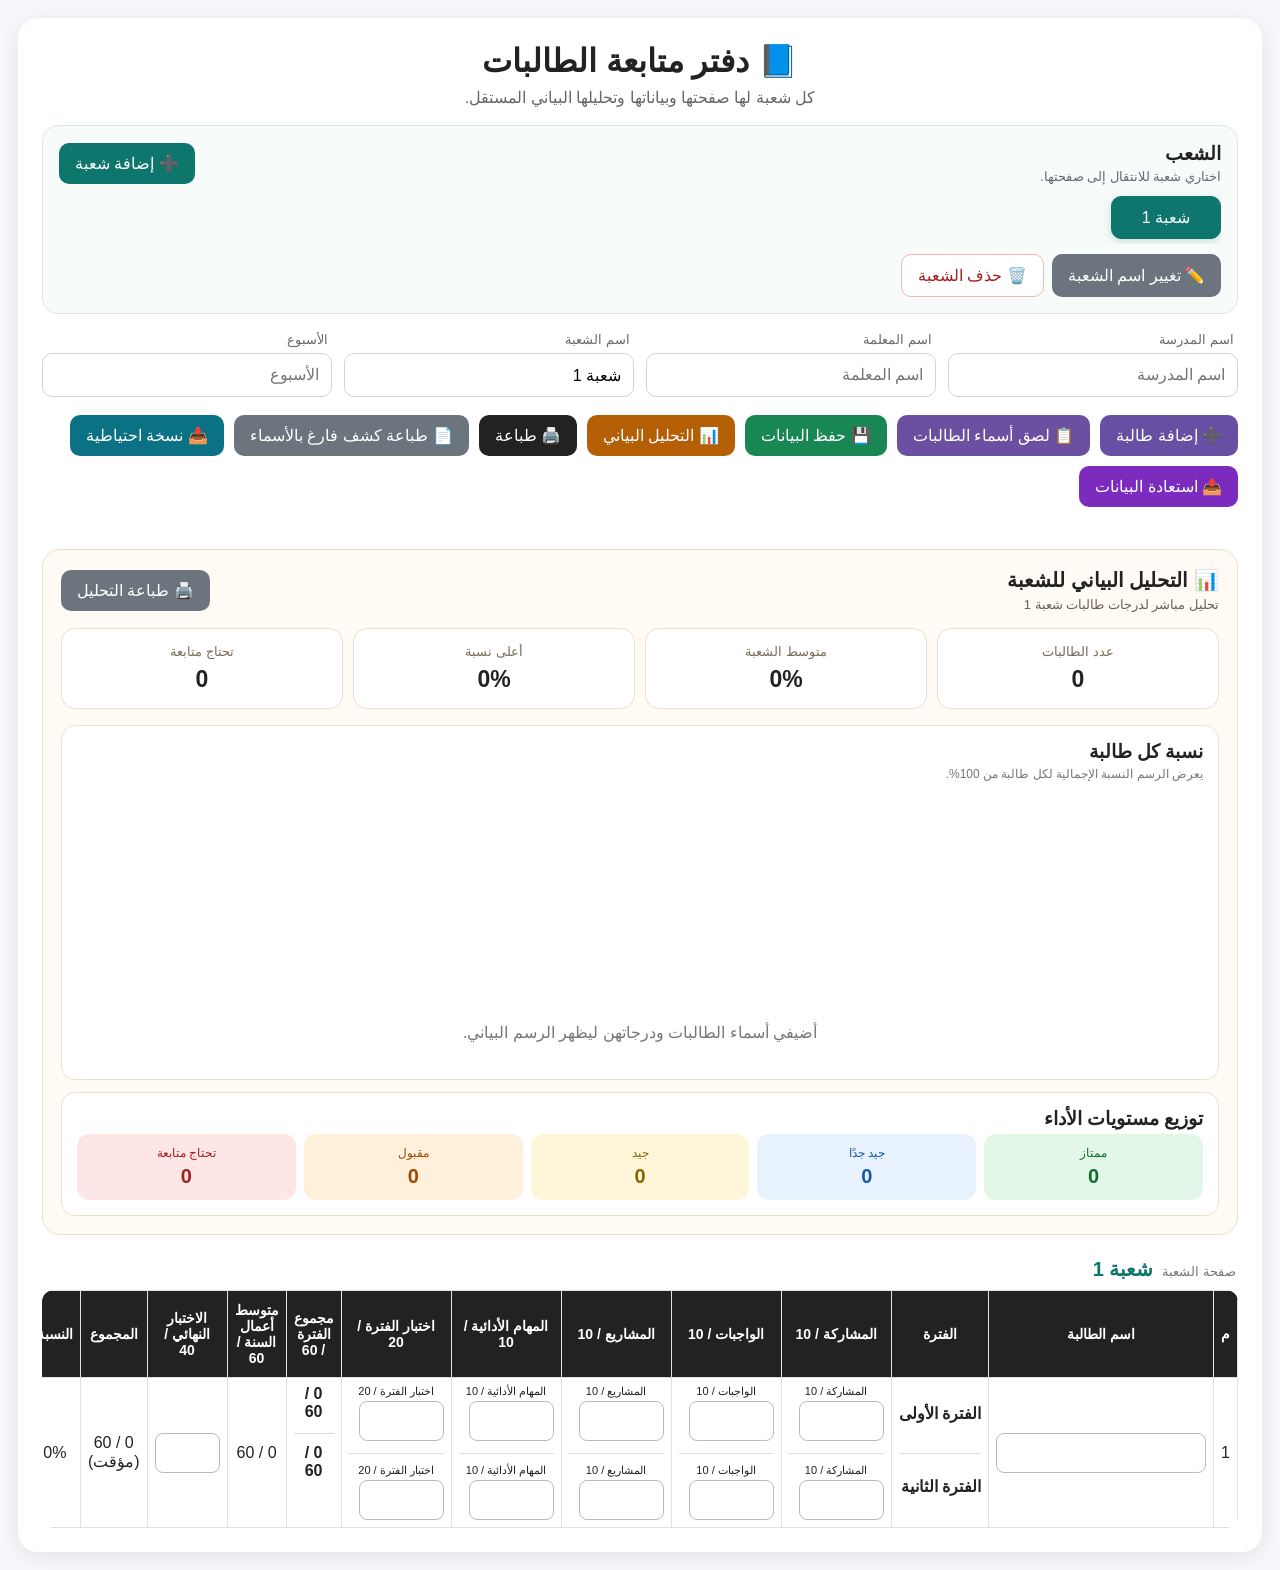
==== commit e7dc9565: "Draft grading table headers for two periods and final exam" ====
--- a/index.html
+++ b/index.html
@@ -100,7 +100,7 @@
           <tr>
             <th>م</th>
             <th>اسم الطالبة</th>
-            <th>المشاركة / 10</th><th>الواجبات / 10</th><th>المشاريع / 10</th><th>المهام الأدائية / 10</th><th>اختبار الفترة / 20</th><th>المجموع / 60</th><th>النسبة</th><th>إشعار المستوى</th><th>التقرير</th><th>حذف</th>
+            <th>الفترة</th><th>المشاركة / 10</th><th>الواجبات / 10</th><th>المشاريع / 10</th><th>المهام الأدائية / 10</th><th>اختبار الفترة / 20</th><th>مجموع الفترة / 60</th><th>متوسط أعمال السنة / 60</th><th>الاختبار النهائي / 40</th><th>المجموع</th><th>النسبة</th><th>إشعار المستوى</th><th>التقرير</th><th>حذف</th>
           </tr>
         </thead>
         <tbody id="studentTable"></tbody>
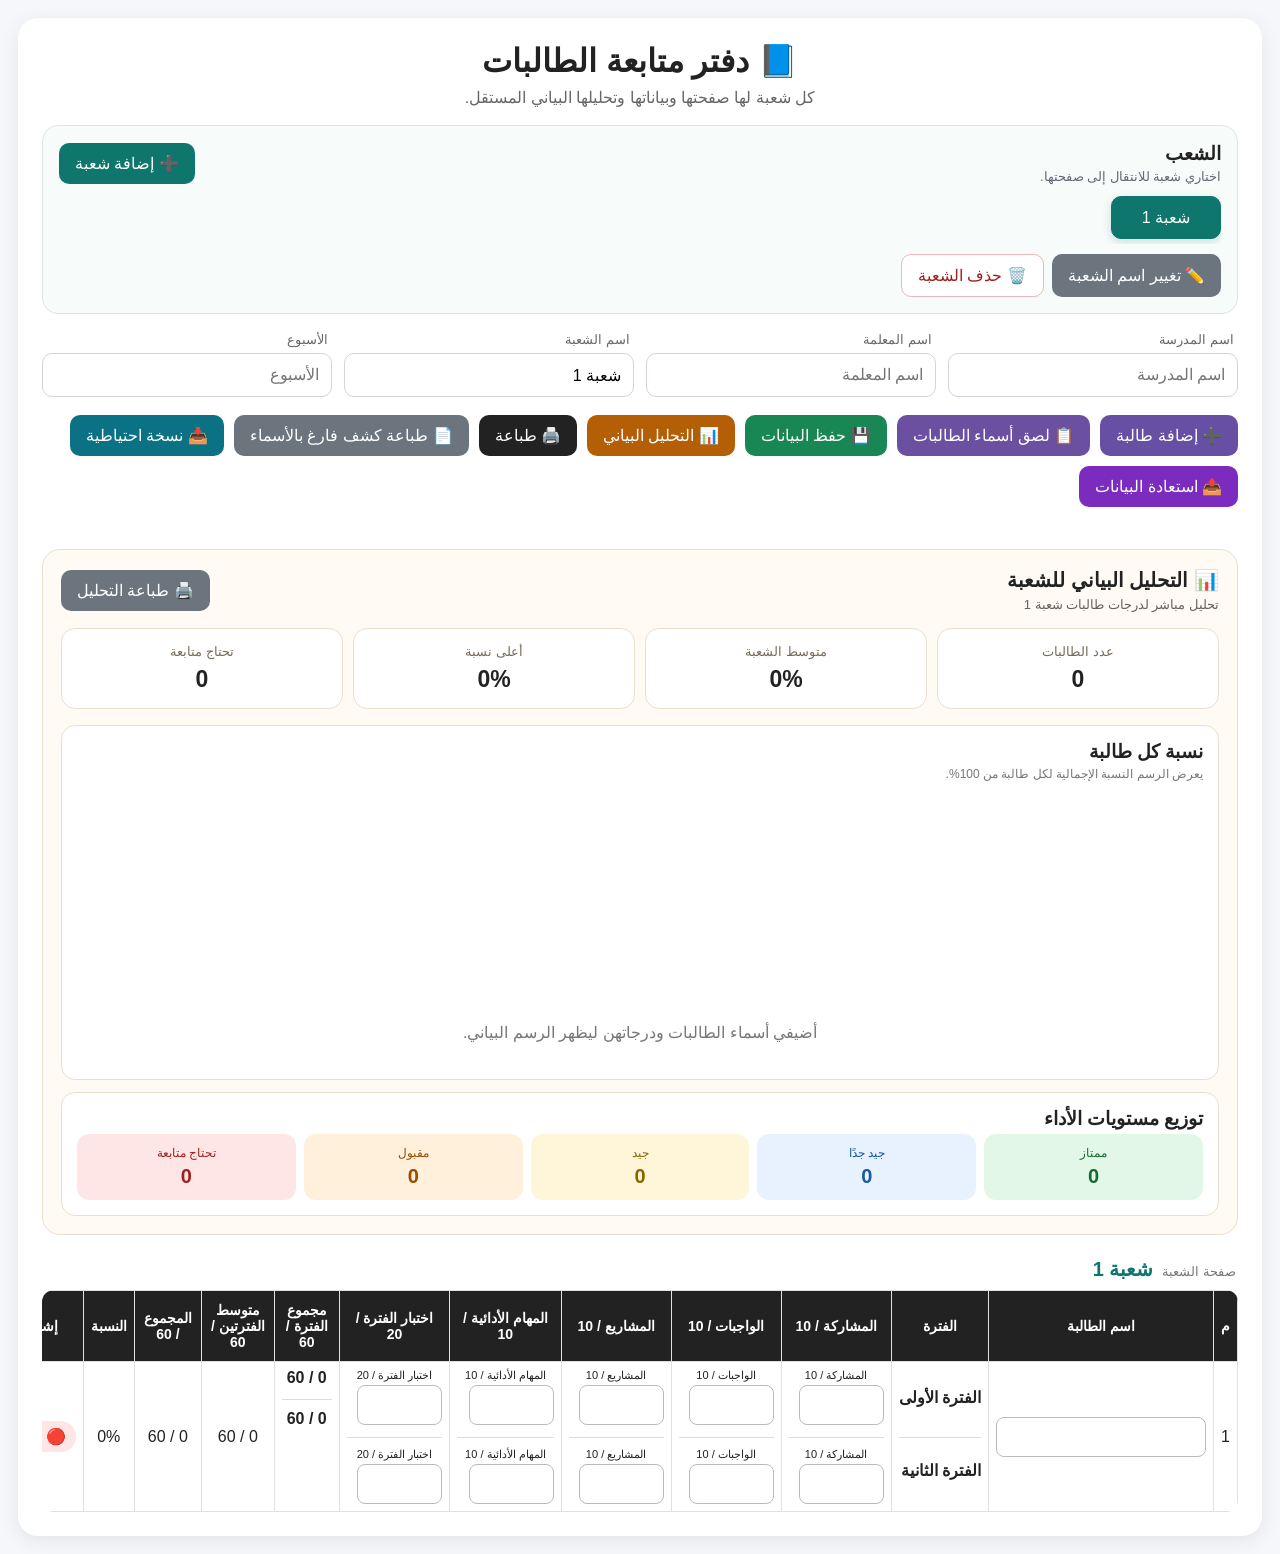
==== commit 00576dbd: "Remove final exam column from two-period gradebook" ====
--- a/index.html
+++ b/index.html
@@ -100,7 +100,7 @@
           <tr>
             <th>م</th>
             <th>اسم الطالبة</th>
-            <th>الفترة</th><th>المشاركة / 10</th><th>الواجبات / 10</th><th>المشاريع / 10</th><th>المهام الأدائية / 10</th><th>اختبار الفترة / 20</th><th>مجموع الفترة / 60</th><th>متوسط أعمال السنة / 60</th><th>الاختبار النهائي / 40</th><th>المجموع</th><th>النسبة</th><th>إشعار المستوى</th><th>التقرير</th><th>حذف</th>
+            <th>الفترة</th><th>المشاركة / 10</th><th>الواجبات / 10</th><th>المشاريع / 10</th><th>المهام الأدائية / 10</th><th>اختبار الفترة / 20</th><th>مجموع الفترة / 60</th><th>متوسط الفترتين / 60</th><th>المجموع / 60</th><th>النسبة</th><th>إشعار المستوى</th><th>التقرير</th><th>حذف</th>
           </tr>
         </thead>
         <tbody id="studentTable"></tbody>
